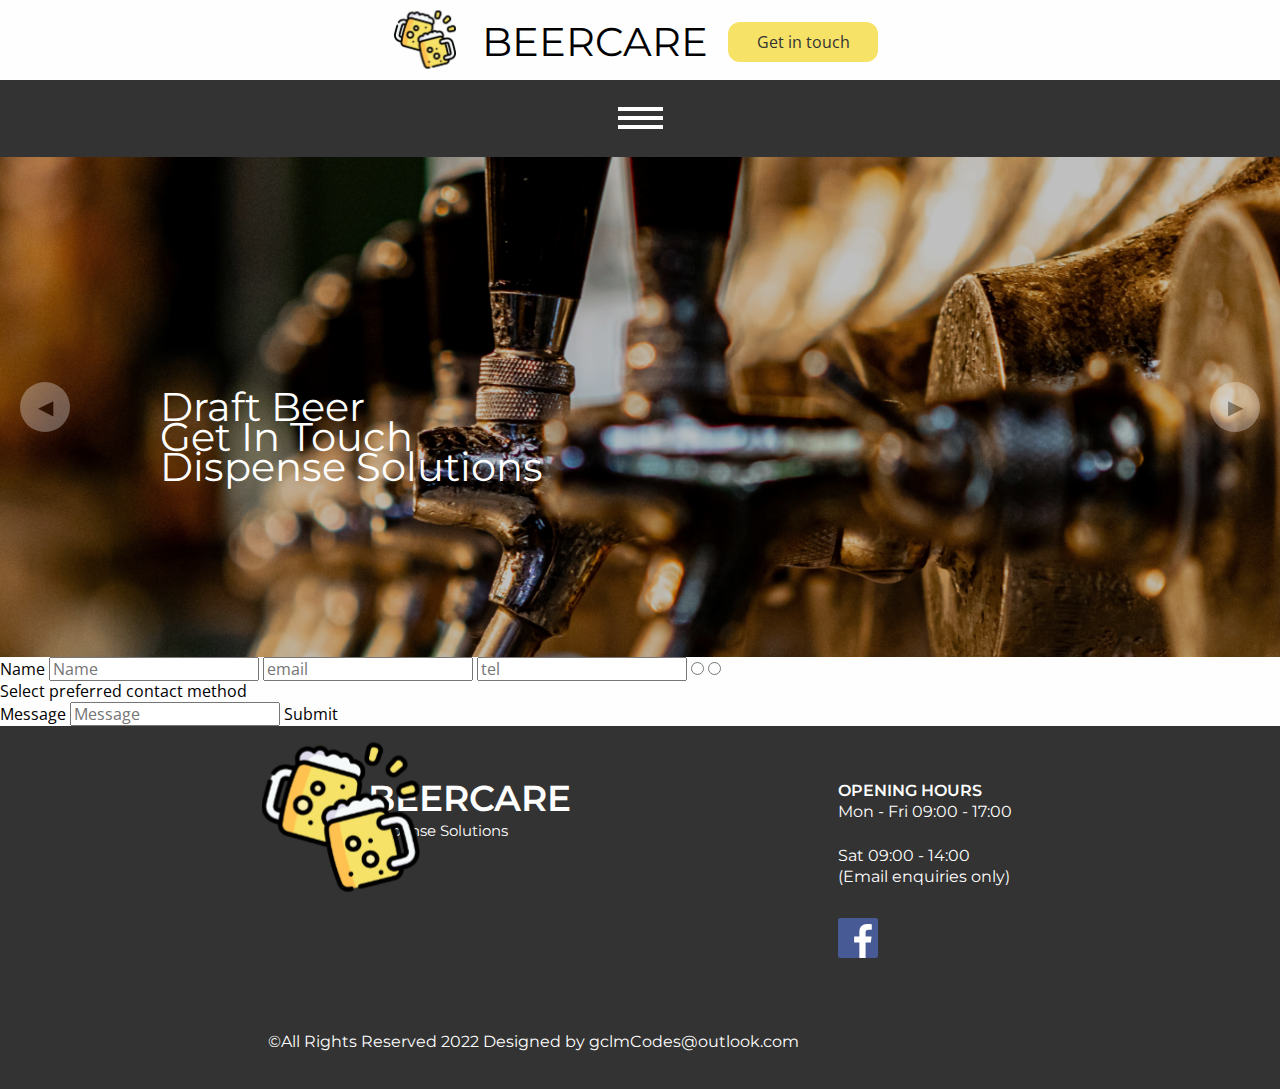
==== contact.html @ 0890f0d8 "changed repsonsive size large" ====
<!DOCTYPE html>
<html lang="en">
<head>
    <meta charset="UTF-8">
    <meta http-equiv="X-UA-Compatible" content="IE=edge">
    <meta name="viewport" content="width=device-width, initial-scale=1.0">
    <link rel="icon" href="images/favicon-32x32.png">
    <link rel="stylesheet" href="css/main.css">
    <title>Beercare</title>
    
</head>
<body>
    <section>
        <header class="header">
            <ul class="header__headers">
                <li class="header__logo"><a href="index.html"><img src="images/beer 1.svg" alt=""></a></li>
                <li class="header__beercare"><a href="/index.html">BEERCARE</a></li>
                <li class="header__tel"><a href="tel:07807708744">tel:<br>07807708744</a></li>
                <li class="header__email">email:<br>info@beercare.net</li>
                <li class="header__contactButton"><button type="button">Get in touch</button></li>
                <!-- <li class="header__shoppingCart"><a><img src="images/Group(1).svg" alt=""></a></li> -->
            </ul>
        </header>
        <nav class="nav">
            <ul class="nav__icons">
                <li class="nav__home"><a href="/index.html">HOME</a><span class="nav__underline"></span></li>
                <li class="nav__projecs"><a href="/projects.html">PROJECTS</a><span class="nav__underline"></span></li>
                <li class="nav__contact"><a href="/contact.html">CONTACT</a><span class="nav__underline"></span></li>
            </ul>
            <div class="nav__hamburger">
                <span class="line"></span>
                <span class="line"></span>
                <span class="line"></span>
            </div>  
        </nav>
    </section>

    <section>
        <div id="hero-slider">
            <div class="hero-slide">
              <img src="images/fillingPint.jpg" alt=""/>
              <div class="hero-overlay-text">
                <span class="hero-text">
                  Beer Line <br>Maintenance & Cleaning
                </span>
              </div>
            </div>
            <div class="hero-slide">
              <img src="images/beertaps.jpg" alt=""/>
              <div class="hero-overlay-text">
                <span class="hero-text">
                  Draft Beer <br>Dispense Solutions
                </span>
              </div>
            </div>
            <div class="hero-slide active">
                <img src="images/beertaps2.jpg" alt=""/>
                <div class="hero-overlay-text">
                    <span class="hero-text">
                      Get In Touch
                    </span>
                  </div>
            </div>
      
            <div class="hero-buttons">
              <div class="hero-slider-back-btn">
                <span>◀</span>
              </div>
              <div class="hero-slider-next-btn">
                <span>▶</span>
              </div>
            </div>
          </div>         
    </section>

    <form action="">
      <label for="name">Name</label>
      <input type="text" placeholder="Name">
      <label for="email"></label>
      <input type="email" name="email" placeholder="email" id="">
      <label for="tel"></label>
      <input type="tel" name="tel" placeholder="tel" id="">
      <input type="radio" name="radio_phone" id="">
      <input type="radio" name="radio_email" id="">
      <p>Select preferred contact method</p>
      <label for="textarea">Message</label>
      <input type="textarea" placeholder="Message" name="textarea" id="">
      <button type="submit">Submit</button>
    </form>

    <footer class="footer">
      <a class="footer__logo" href="#index"><img src="images/beer 1.svg" alt=""></a>
      <h3 class="footer__title">BEERCARE <br><span>Dispense Solutions</span></h3>
      <h4 class="footer__subtitle"><span>OPENING HOURS</span> <br>Mon - Fri 09:00 - 17:00</h4>
      <p class="footer__weekends">Sat 09:00 - 14:00 <br>(Email enquiries only)</p>
      <a class="footer__FBlogo" href="https://www.facebook.com/beercareuk/"><img src="images/facebook-icon-logo-svgrepo-com.svg" alt=""></a>
      <p class="footer__rights">©All Rights Reserved 2022 Designed by gclmCodes@outlook.com</p>
    </footer>
    

    <script src="src/hero-slider.js"></script>
    <script src="src/_nav.js"></script>
    <script src="https://cdn.jsdelivr.net/npm/bootstrap@5.1.3/dist/js/bootstrap.bundle.min.js" integrity="sha384-ka7Sk0Gln4gmtz2MlQnikT1wXgYsOg+OMhuP+IlRH9sENBO0LRn5q+8nbTov4+1p" crossorigin="anonymous"></script>
</body>
</html>
---- css/main.css ----
:root {
  --alpha: #333333;
  --beta: #F6E266;
  --gamma: #FEFEFE;
  --highlight: #f0d423;
}

@font-face {
  font-family: "Open Sans";
  src: url(../../fonts/OpenSans-Regular.ttf);
}
@font-face {
  font-family: "OpenSans ExtraBold";
  src: url(../../fonts/OpenSans-ExtraBold.ttf);
}
@font-face {
  font-family: "Montserrat";
  src: url(../../fonts/Montserrat-VariableFont_wght.ttf);
}
@font-face {
  font-family: "Handel Gothic";
  src: url(../../fonts/Handel\ Gothic\ Regular.ttf);
}
/*! normalize.css v8.0.1 | MIT License | github.com/necolas/normalize.css */
/* Document
   ========================================================================== */
/**
 * 1. Correct the line height in all browsers.
 * 2. Prevent adjustments of font size after orientation changes in iOS.
 */
html {
  line-height: 1.15; /* 1 */
  -webkit-text-size-adjust: 100%; /* 2 */
}

/* Sections
   ========================================================================== */
/**
 * Remove the margin in all browsers.
 */
body {
  margin: 0;
}

/**
 * Render the `main` element consistently in IE.
 */
main {
  display: block;
}

/**
 * Correct the font size and margin on `h1` elements within `section` and
 * `article` contexts in Chrome, Firefox, and Safari.
 */
h1 {
  font-size: 2em;
  margin: 0.67em 0;
}

/* Grouping content
   ========================================================================== */
/**
 * 1. Add the correct box sizing in Firefox.
 * 2. Show the overflow in Edge and IE.
 */
hr {
  box-sizing: content-box; /* 1 */
  height: 0; /* 1 */
  overflow: visible; /* 2 */
}

/**
 * 1. Correct the inheritance and scaling of font size in all browsers.
 * 2. Correct the odd `em` font sizing in all browsers.
 */
pre {
  font-family: monospace, monospace; /* 1 */
  font-size: 1em; /* 2 */
}

/* Text-level semantics
   ========================================================================== */
/**
 * Remove the gray background on active links in IE 10.
 */
a {
  background-color: transparent;
}

/**
 * 1. Remove the bottom border in Chrome 57-
 * 2. Add the correct text decoration in Chrome, Edge, IE, Opera, and Safari.
 */
abbr[title] {
  border-bottom: none; /* 1 */
  text-decoration: underline; /* 2 */
  text-decoration: underline dotted; /* 2 */
}

/**
 * Add the correct font weight in Chrome, Edge, and Safari.
 */
b,
strong {
  font-weight: bolder;
}

/**
 * 1. Correct the inheritance and scaling of font size in all browsers.
 * 2. Correct the odd `em` font sizing in all browsers.
 */
code,
kbd,
samp {
  font-family: monospace, monospace; /* 1 */
  font-size: 1em; /* 2 */
}

/**
 * Add the correct font size in all browsers.
 */
small {
  font-size: 80%;
}

/**
 * Prevent `sub` and `sup` elements from affecting the line height in
 * all browsers.
 */
sub,
sup {
  font-size: 75%;
  line-height: 0;
  position: relative;
  vertical-align: baseline;
}

sub {
  bottom: -0.25em;
}

sup {
  top: -0.5em;
}

/* Embedded content
   ========================================================================== */
/**
 * Remove the border on images inside links in IE 10.
 */
img {
  border-style: none;
}

/* Forms
   ========================================================================== */
/**
 * 1. Change the font styles in all browsers.
 * 2. Remove the margin in Firefox and Safari.
 */
button,
input,
optgroup,
select,
textarea {
  font-family: inherit; /* 1 */
  font-size: 100%; /* 1 */
  line-height: 1.15; /* 1 */
  margin: 0; /* 2 */
}

/**
 * Show the overflow in IE.
 * 1. Show the overflow in Edge.
 */
button,
input { /* 1 */
  overflow: visible;
}

/**
 * Remove the inheritance of text transform in Edge, Firefox, and IE.
 * 1. Remove the inheritance of text transform in Firefox.
 */
button,
select { /* 1 */
  text-transform: none;
}

/**
 * Correct the inability to style clickable types in iOS and Safari.
 */
button,
[type=button],
[type=reset],
[type=submit] {
  -webkit-appearance: button;
}

/**
 * Remove the inner border and padding in Firefox.
 */
button::-moz-focus-inner,
[type=button]::-moz-focus-inner,
[type=reset]::-moz-focus-inner,
[type=submit]::-moz-focus-inner {
  border-style: none;
  padding: 0;
}

/**
 * Restore the focus styles unset by the previous rule.
 */
button:-moz-focusring,
[type=button]:-moz-focusring,
[type=reset]:-moz-focusring,
[type=submit]:-moz-focusring {
  outline: 1px dotted ButtonText;
}

/**
 * Correct the padding in Firefox.
 */
fieldset {
  padding: 0.35em 0.75em 0.625em;
}

/**
 * 1. Correct the text wrapping in Edge and IE.
 * 2. Correct the color inheritance from `fieldset` elements in IE.
 * 3. Remove the padding so developers are not caught out when they zero out
 *    `fieldset` elements in all browsers.
 */
legend {
  box-sizing: border-box; /* 1 */
  color: inherit; /* 2 */
  display: table; /* 1 */
  max-width: 100%; /* 1 */
  padding: 0; /* 3 */
  white-space: normal; /* 1 */
}

/**
 * Add the correct vertical alignment in Chrome, Firefox, and Opera.
 */
progress {
  vertical-align: baseline;
}

/**
 * Remove the default vertical scrollbar in IE 10+.
 */
textarea {
  overflow: auto;
}

/**
 * 1. Add the correct box sizing in IE 10.
 * 2. Remove the padding in IE 10.
 */
[type=checkbox],
[type=radio] {
  box-sizing: border-box; /* 1 */
  padding: 0; /* 2 */
}

/**
 * Correct the cursor style of increment and decrement buttons in Chrome.
 */
[type=number]::-webkit-inner-spin-button,
[type=number]::-webkit-outer-spin-button {
  height: auto;
}

/**
 * 1. Correct the odd appearance in Chrome and Safari.
 * 2. Correct the outline style in Safari.
 */
[type=search] {
  -webkit-appearance: textfield; /* 1 */
  outline-offset: -2px; /* 2 */
}

/**
 * Remove the inner padding in Chrome and Safari on macOS.
 */
[type=search]::-webkit-search-decoration {
  -webkit-appearance: none;
}

/**
 * 1. Correct the inability to style clickable types in iOS and Safari.
 * 2. Change font properties to `inherit` in Safari.
 */
::-webkit-file-upload-button {
  -webkit-appearance: button; /* 1 */
  font: inherit; /* 2 */
}

/* Interactive
   ========================================================================== */
/*
 * Add the correct display in Edge, IE 10+, and Firefox.
 */
details {
  display: block;
}

/*
 * Add the correct display in all browsers.
 */
summary {
  display: list-item;
}

/* Misc
   ========================================================================== */
/**
 * Add the correct display in IE 10+.
 */
template {
  display: none;
}

/**
 * Add the correct display in IE 10.
 */
[hidden] {
  display: none;
}

/*** box sizing border-box for all elements ***/
*,
*::before,
*::after {
  box-sizing: border-box;
}

a {
  text-decoration: none;
  color: inherit;
  cursor: pointer;
}

button {
  background-color: transparent;
  color: inherit;
  border-width: 0;
  padding: 0;
  cursor: pointer;
}

figure {
  margin: 0;
}

input::-moz-focus-inner {
  border: 0;
  padding: 0;
  margin: 0;
}

ul,
ol,
dd {
  margin: 0;
  padding: 0;
  list-style: none;
}

h1,
h2,
h3,
h4,
h5,
h6 {
  margin: 0;
  font-size: inherit;
  font-weight: inherit;
}

p {
  margin: 0;
}

cite {
  font-style: normal;
}

fieldset {
  border-width: 0;
  padding: 0;
  margin: 0;
}

html {
  font-size: 1px; /*for using REM units!*/
}

body {
  font-family: "Open Sans";
  font-size: 16rem;
  line-height: 1.3;
  background-color: var(--alpha);
  -webkit-font-smoothing: antialiased;
  -moz-osx-font-smoothing: grayscale;
}

h1 {
  font-family: "OpenSans ExtraBold";
}

html {
  scroll-behavior: smooth;
}

body {
  background-color: var(--gamma);
}

.header {
  display: grid;
  grid-template-columns: 1fr min-content 1fr;
  width: 100%;
  height: 80px;
}
.header__headers {
  grid-column: 2/3;
  display: flex;
  padding: 15px;
  justify-content: space-evenly;
}
.header__logo {
  width: 80px;
  scale: 1.2;
}
.header__beercare {
  font-family: "Montserrat";
  font-size: 40rem;
}
.header__tel {
  display: none;
}
.header__email {
  display: none;
}
.header__contactButton {
  display: none;
  border: solid 1px transparent;
  color: var(--alpha);
  background-color: var(--beta);
  border-radius: 12px;
  width: 150px;
  height: 40px;
  justify-content: center;
  align-items: center;
}
.header__contactButton:hover {
  scale: 1.05;
  transition: 0.1s ease-in-out;
  box-shadow: -10px 10px 8px #b3b3b3;
  border: solid 4px var(--highlight);
}
@media (min-width: 767px) {
  .header__headers {
    grid-column: 2/3;
    align-items: center;
  }
  .header__contactButton {
    display: flex;
    margin-left: 20px;
  }
}
@media (min-width: 1900px) {
  .header {
    grid-template-columns: 1fr min-content min-content min-content 1fr;
    margin-top: 10px;
    margin-bottom: 40px;
  }
  .header__logo {
    grid-column: 2/3;
    scale: 2;
  }
  .header__beercare {
    grid-column: 2/3;
    margin-right: 100px;
    font-size: 70px;
  }
  .header__tel {
    grid-column: 3/4;
    display: flex;
    margin-right: 100px;
    font-size: 25px;
  }
  .header__email {
    grid-column: 3/4;
    display: flex;
    margin-right: 100px;
    font-size: 25px;
  }
  .header__contactButton {
    grid-column: 4/5;
    display: flex;
    width: 250px;
    height: 70px;
    background-color: var(--gamma);
    background-image: url(/images/btn-fill-yellow.png);
    background-repeat: repeat-x;
    background-position: 0 -100%;
    border: solid 4px var(--highlight);
    font-size: 25px;
  }
  .header__contactButton:hover {
    background-position: center;
    transition: 1.6s ease;
  }
}

.nav {
  background-color: var(--alpha);
  color: var(--gamma);
  width: 100%;
  font-size: 1.4em;
  z-index: 100;
}
.nav__icons {
  background-color: var(--alpha);
  width: 100%;
  position: absolute;
  right: -100%;
  flex-direction: column;
  text-align: center;
  padding: 40px;
  font-size: 1.4em;
  margin-top: 60px;
  z-index: 100;
  transition: 0.3s;
}
.nav__icons li:hover {
  scale: 1.15;
  text-decoration: underline 4px var(--beta);
  text-underline-offset: 12px;
}
.nav__icons li:nth-child(2) {
  margin-top: 40px;
}
.nav__icons li:nth-child(3) {
  margin-top: 40px;
}
.nav__icons.enabl {
  right: 0;
}
.nav__hamburger {
  display: block;
  margin: auto;
  width: 100%;
  padding: 1em;
}
.nav__hamburger .line {
  display: block;
  background-color: var(--gamma);
  width: 45px;
  height: 4px;
  margin: 5px auto;
  transition: all 0.3s ease;
}
.nav__hamburger.enabl .line:nth-child(2) {
  opacity: 0;
}
.nav__hamburger.enabl .line:nth-child(1) {
  transform: translateY(8px) rotate(45deg);
}
.nav__hamburger.enabl .line:nth-child(3) {
  transform: translateY(-8px) rotate(-45deg);
}
@media (min-width: 1900px) {
  .nav__icons {
    display: flex;
    position: relative;
    justify-content: space-evenly;
    flex-direction: row;
    width: 100%;
    right: 0;
    text-align: center;
    padding: 20px;
    font-size: 1.2em;
    margin-top: 60px;
  }
  .nav li {
    width: 150px;
  }
  .nav li:hover {
    text-decoration: none;
  }
  .nav li:nth-child(1) {
    margin-top: 10px;
    margin-bottom: 10px;
  }
  .nav li:nth-child(1):hover span {
    transition: all 0.2s ease-in;
    position: absolute;
    display: flex;
    width: 150px;
    height: 4px;
    color: var(--beta);
    background-color: var(--beta);
    margin-top: 8px;
  }
  .nav li:nth-child(2) {
    margin-top: 10px;
    margin-bottom: 10px;
  }
  .nav li:nth-child(2):hover span {
    transition: all 0.2s ease-in;
    position: absolute;
    display: flex;
    width: 150px;
    height: 4px;
    color: var(--beta);
    background-color: var(--beta);
    margin-top: 8px;
  }
  .nav li:nth-child(3) {
    margin-top: 10px;
    margin-bottom: 10px;
  }
  .nav li:nth-child(3):hover span {
    transition: all 0.2s ease-in;
    position: absolute;
    display: flex;
    width: 150px;
    height: 4px;
    color: var(--beta);
    background-color: var(--beta);
    margin-top: 8px;
  }
  .nav__hamburger {
    display: none;
  }
}

#hero-slider {
  position: relative;
  height: 300px;
  overflow: hidden;
}

.hero-slide {
  position: absolute;
  width: 140%;
  z-index: 5;
  height: 300px;
}

.hero-slide img {
  object-fit: contain;
  object-position: center;
  width: 100%;
  pointer-events: none;
  filter: brightness(75%);
}

.active {
  z-index: 6;
}

.slideInLeft {
  animation-name: animateInLeft;
  z-index: 6;
}

.slideInRight {
  animation-name: animateInRight;
  z-index: 6;
}

.slideOutLeft {
  transform: translateX(-100%);
}

.slideOutRight {
  transform: translateX(100%);
}

@keyframes animateInLeft {
  0% {
    transform: translateX(-100%);
  }
  100% {
    transform: translateX(0%);
  }
}
@keyframes animateInRight {
  0% {
    transform: translateX(100%);
  }
  100% {
    transform: translateX(0%);
  }
}
.hero-buttons {
  position: absolute;
  display: flex;
  flex-direction: row;
  justify-content: space-between;
  align-items: center;
  width: 100%;
  height: 100%;
  z-index: 7;
}

.hero-slider-back-btn,
.hero-slider-next-btn {
  display: flex;
  flex-direction: column;
  justify-content: center;
  align-items: center;
  background: var(--gamma);
  font-size: 20px;
  opacity: 0.3;
  border-radius: 50px;
  width: 50px;
  height: 50px;
  transition: all 0.2s;
  margin: 20px;
}

.hero-slider-back-btn:hover,
.hero-slider-next-btn:hover {
  transform: scale(1.1);
  opacity: 0.8;
  cursor: pointer;
}

.hero-overlay-text {
  position: absolute;
  display: flex;
  flex-direction: column;
  justify-content: center;
  align-items: flex-start;
  width: 100%;
  height: 100%;
  color: var(--gamma);
  top: 0;
  margin-left: 15%;
  z-index: 7;
  opacity: 1;
}

.hero-overlay-text .hero-text {
  font-family: "Montserrat";
  text-align: start;
  font-size: 24px;
  line-height: 30px;
  color: var(--gamma);
  max-width: 50%;
  margin-bottom: 20px;
}

@media (min-width: 767px) {
  #hero-slider {
    height: 400px;
  }
  .hero-slide {
    height: 400px;
  }
  .hero-overlay-text .hero-text {
    font-size: 32px;
  }
}
@media (min-width: 992px) {
  #hero-slider {
    height: 500px;
  }
  .hero-slide {
    width: 100%;
  }
  .hero-overlay-text {
    align-items: flex-start;
    margin-left: 160px;
    margin-top: 100px;
    left: 0;
  }
  .hero-overlay-text .hero-text {
    text-align: left;
    font-size: 40px;
    line-height: 60px;
    max-width: 50%;
    margin-bottom: 40px;
  }
}
@media (min-width: 1900px) {
  #hero-slider {
    height: 800px;
  }
  .hero-slide {
    height: 800px;
  }
  .hero-overlay-text {
    align-items: flex-start;
    margin-left: 260px;
  }
  .hero-overlay-text .hero-text {
    text-align: left;
    font-size: 70px;
    line-height: 90px;
    max-width: 50%;
    margin-bottom: 40px;
  }
}
.intro {
  text-align: center;
}
.intro__title {
  font-size: 30px;
  font-family: "Montserrat";
  font-weight: 600;
  margin: 30px 0px;
}

.card {
  text-align: center;
}
.card__head {
  text-align: center;
  font-size: 22px;
  font-family: "Montserrat";
  font-weight: 600;
  margin: 30px 0px;
  text-decoration: underline var(--beta) 4px;
  text-underline-offset: 12px;
}
.card__img {
  width: 80%;
}
.card__text {
  font-size: 18px;
  font-family: "Montserrat";
  padding: 14px;
  margin: 5% 5% 10% 10%;
}

@media (min-width: 992px) {
  .cardContainer {
    display: grid;
    grid-template-columns: 1fr min-content min-content min-content 1fr;
  }
  .cardContainer .card {
    width: 350px;
  }
  .cardContainer .card__head {
    text-align: center;
    font-size: 22px;
    font-family: "Montserrat";
    font-weight: 600;
    margin: 30px 0px;
    text-decoration: underline var(--beta) 4px;
    text-underline-offset: 12px;
  }
  .cardContainer .card__img {
    width: 100%;
    height: 300px;
    padding: 30px;
  }
  .cardContainer .card__text {
    font-size: 20px;
    font-family: "Montserrat";
    padding: 30px;
    margin: 0;
  }
  .cardContainer .card:nth-child(1) {
    grid-column: 2/3;
  }
  .cardContainer .card:nth-child(2) {
    grid-column: 3/4;
  }
  .cardContainer .card:nth-child(3) {
    grid-column: 4/5;
  }
}
@media (min-width: 1900px) {
  .cardContainer .card {
    margin: 20px 100px 150px 100px;
    width: 450px;
  }
  .cardContainer .card__head {
    margin-top: 50px;
  }
  .cardContainer .card__img {
    width: 450px;
    height: 400px;
    padding: 30px;
  }
  .intro__title {
    font-size: 35px;
    margin-bottom: 30px;
    margin-top: 100px;
  }
}
.footer {
  display: grid;
  grid-template-columns: 40% 1fr;
  grid-template-rows: auto repeat(6);
  font-family: "Montserrat";
  background-color: var(--alpha);
  color: var(--gamma);
}
.footer__logo {
  grid-column: 1/2;
  grid-row: 1/2;
  display: flex;
  justify-self: flex-end;
  margin-top: 40px;
  padding: 20px;
}
.footer__title {
  grid-column: 2/3;
  grid-row: 1/2;
  margin-top: 60px;
  font-size: 28px;
  line-height: 25px;
  font-weight: 600;
}
.footer__title span {
  font-size: 15px;
  font-weight: 400;
}
.footer__subtitle {
  grid-column: 2/3;
  grid-row: 2/3;
  margin: 30px 0px;
  font-weight: 400;
}
.footer__subtitle span {
  font-weight: 600;
}
.footer__weekends {
  grid-column: 2/3;
  grid-row: 3/4;
}
.footer__FBlogo {
  grid-column: 2/3;
  grid-row: 4/5;
  padding: 30px 0px;
  font-weight: 400;
}
.footer__FBlogo img {
  width: 40px;
}
.footer__rights {
  grid-column: 1/3;
  grid-row: 5/6;
  padding: 30px;
  line-height: 35px;
}
@media (min-width: 992px) {
  .footer {
    grid-template-columns: 1fr max-content 1fr max-content 1fr;
    grid-template-rows: 1fr min-content min-content;
  }
  .footer__logo {
    grid-column: 2/3;
    grid-row: 1/2;
    justify-self: flex-start;
    margin-top: 20px;
    scale: 1.5;
  }
  .footer__title {
    grid-column: 2/3;
    grid-row: 1/2;
    display: block;
    justify-self: flex-end;
    margin-left: 100px;
    font-size: 36px;
  }
  .footer__subtitle {
    grid-column: 4/5;
    grid-row: 1/2;
    display: block;
    align-items: center;
    margin-top: 55px;
  }
  .footer__weekends {
    grid-column: 4/5;
    grid-row: 1/2;
    display: block;
    align-items: center;
    margin-top: 120px;
  }
  .footer__FBlogo {
    grid-column: 4/5;
    grid-row: 2/3;
  }
  .footer__rights {
    grid-column: 2/5;
    grid-row: 3/4;
    display: flex;
    padding: 30px 0px;
  }
}
@media (min-width: 1900px) {
  .footer__logo {
    margin-top: 40px;
    scale: 1.8;
  }
  .footer__title {
    margin-left: 120px;
    margin-top: 85px;
    font-size: 42px;
  }
  .footer__subtitle {
    margin-top: 75px;
  }
  .footer__weekends {
    grid-column: 4/5;
    grid-row: 1/2;
    display: block;
    align-items: center;
    margin-top: 160px;
  }
  .footer__FBlogo {
    grid-column: 4/5;
    grid-row: 2/3;
  }
  .footer__rights {
    grid-column: 2/5;
    grid-row: 3/4;
    display: flex;
    padding: 30px 0px;
  }
}/*# sourceMappingURL=main.css.map */
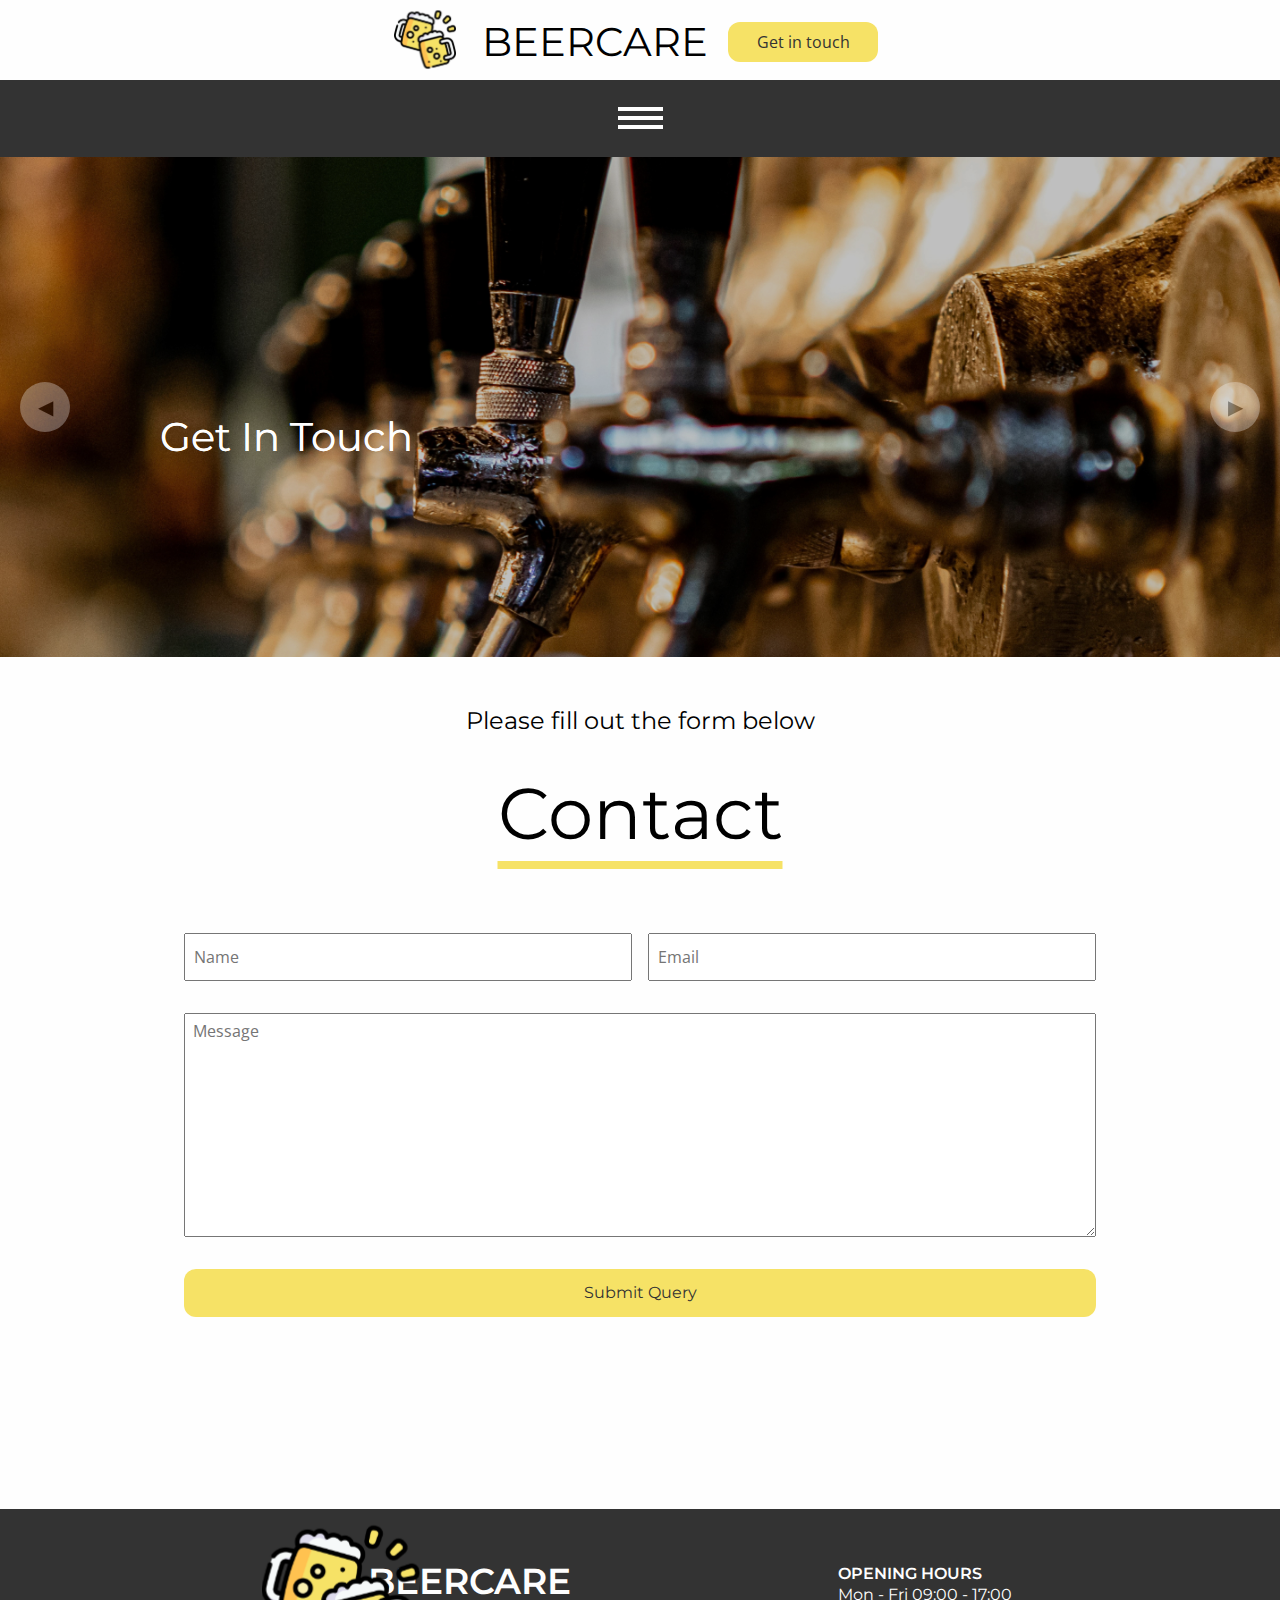
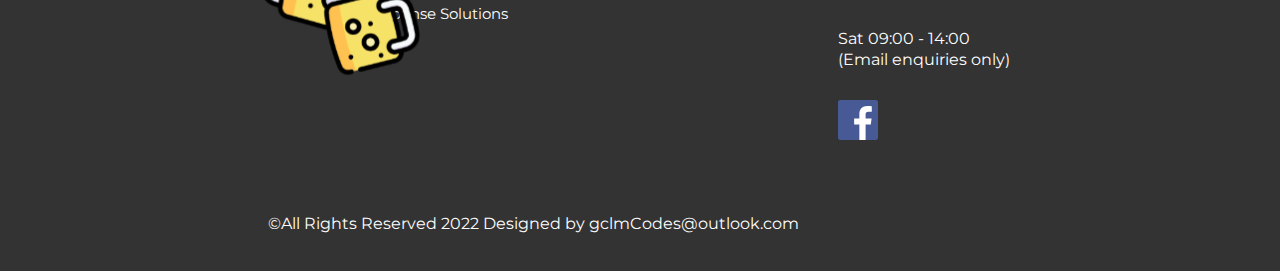
==== commit c820c611: "added project lightbox" ====
--- a/contact.html
+++ b/contact.html
@@ -41,7 +41,7 @@
               <img src="images/fillingPint.jpg" alt=""/>
               <div class="hero-overlay-text">
                 <span class="hero-text">
-                  Beer Line <br>Maintenance & Cleaning
+                  Get In Touch
                 </span>
               </div>
             </div>
@@ -49,7 +49,7 @@
               <img src="images/beertaps.jpg" alt=""/>
               <div class="hero-overlay-text">
                 <span class="hero-text">
-                  Draft Beer <br>Dispense Solutions
+                  Get In Touch
                 </span>
               </div>
             </div>
@@ -73,27 +73,26 @@
           </div>         
     </section>
 
-    <form action="">
-      <label for="name">Name</label>
-      <input type="text" placeholder="Name">
-      <label for="email"></label>
-      <input type="email" name="email" placeholder="email" id="">
-      <label for="tel"></label>
-      <input type="tel" name="tel" placeholder="tel" id="">
-      <input type="radio" name="radio_phone" id="">
-      <input type="radio" name="radio_email" id="">
-      <p>Select preferred contact method</p>
-      <label for="textarea">Message</label>
-      <input type="textarea" placeholder="Message" name="textarea" id="">
-      <button type="submit">Submit</button>
-    </form>
+    <form id="contact" class="contactform" action="mailto:gclmcodes@outlook.com">
+      <p class="contactform__text">Please fill out the form below
+          <br>
+          <br>
+          <span>Contact</span></p>
+      <input class="contactform__name" type="text" placeholder="Name" required>
+
+      <input class="contactform__email" type="email" placeholder="Email" required>
+
+      <textarea class="contactform__message" type="text" placeholder="Message"></textarea>
+
+      <button class="contactform__submit" type="submit">Submit Query</button>
+  </form>
 
     <footer class="footer">
-      <a class="footer__logo" href="#index"><img src="images/beer 1.svg" alt=""></a>
+      <a class="footer__logo" href="/index.html"><img src="images/beer 1.svg" alt=""></a>
       <h3 class="footer__title">BEERCARE <br><span>Dispense Solutions</span></h3>
       <h4 class="footer__subtitle"><span>OPENING HOURS</span> <br>Mon - Fri 09:00 - 17:00</h4>
       <p class="footer__weekends">Sat 09:00 - 14:00 <br>(Email enquiries only)</p>
-      <a class="footer__FBlogo" href="https://www.facebook.com/beercareuk/"><img src="images/facebook-icon-logo-svgrepo-com.svg" alt=""></a>
+      <a class="footer__FBlogo" target="_blank" href="https://www.facebook.com/beercareuk/"><img src="images/facebook-icon-logo-svgrepo-com.svg" alt=""></a>
       <p class="footer__rights">©All Rights Reserved 2022 Designed by gclmCodes@outlook.com</p>
     </footer>
     
--- a/css/main.css
+++ b/css/main.css
@@ -1029,4 +1029,210 @@
     display: flex;
     padding: 30px 0px;
   }
+}
+
+.contactform {
+  display: grid;
+  grid-template-columns: 1fr min-content 1fr;
+  grid-template-rows: repeat(5, min-content);
+}
+.contactform__text {
+  grid-row: 1/2;
+  grid-column: 2/3;
+  z-index: 1;
+  color: var(--light);
+  font-family: "Montserrat";
+  font-size: 0.9em;
+  width: 20em;
+  text-align: center;
+  margin-bottom: 3em;
+  margin-top: 3em;
+}
+.contactform__text span {
+  font-family: "Montserrat";
+  font-size: 3em;
+  text-decoration: underline 8px var(--beta);
+  text-underline-offset: 22px;
+}
+.contactform__name {
+  grid-row: 2/3;
+  grid-column: 2/3;
+  z-index: 1;
+  padding: 0.5em;
+  margin-bottom: 2em;
+  height: 2.5em;
+}
+.contactform__email {
+  grid-row: 3/4;
+  grid-column: 2/3;
+  z-index: 1;
+  padding: 0.5em;
+  margin-bottom: 2em;
+  height: 2.5em;
+}
+.contactform__message {
+  grid-row: 4/5;
+  grid-column: 2/3;
+  z-index: 1;
+  padding: 0.5em;
+  margin-bottom: 2em;
+  height: 10em;
+}
+.contactform__submit {
+  z-index: 1;
+  grid-row: 5/6;
+  grid-column: 2/3;
+  height: 2.5em;
+  width: 100%;
+  color: var(--alpha);
+  background-color: var(--beta);
+  font-family: "Montserrat";
+  margin-bottom: 10em;
+  border-radius: 12px;
+}
+.contactform__submit:hover {
+  scale: 1.05;
+  transition: 0.1s ease-in-out;
+  box-shadow: -10px 10px 8px #b3b3b3;
+  border: solid 4px var(--highlight);
+}
+@media (min-width: 767px) {
+  .contactform__text {
+    font-size: 1em;
+  }
+}
+@media (min-width: 992px) {
+  .contactform {
+    grid-template-columns: 1fr min-content min-content 1fr;
+    grid-template-rows: repeat(4, min-content);
+  }
+  .contactform__text {
+    grid-row: 1/2;
+    grid-column: 2/4;
+    font-size: 1.5em;
+    width: 38em;
+    margin-top: 2em;
+  }
+  .contactform__name {
+    grid-row: 2/3;
+    grid-column: 2/3;
+    height: 3em;
+  }
+  .contactform__email {
+    grid-row: 2/3;
+    grid-column: 3/4;
+    margin-left: 1em;
+    height: 3em;
+  }
+  .contactform__message {
+    grid-row: 3/4;
+    grid-column: 2/4;
+    height: 14em;
+  }
+  .contactform__submit {
+    z-index: 1;
+    grid-row: 4/5;
+    grid-column: 2/4;
+    height: 3em;
+    width: 100%;
+    margin-bottom: 12em;
+  }
+}
+
+.maint {
+  text-align: center;
+}
+.maint__title {
+  font-size: 30px;
+  font-family: "Montserrat";
+  font-weight: 600;
+  margin-top: 80px;
+  text-decoration: underline 6px var(--beta);
+  text-underline-offset: 12px;
+}
+
+.maintcard {
+  text-align: center;
+}
+.maintcard__head {
+  text-align: center;
+  font-size: 22px;
+  font-family: "Montserrat";
+  font-weight: 600;
+  margin: 30px 0px;
+  text-decoration: underline var(--beta) 4px;
+  text-underline-offset: 12px;
+}
+.maintcard__img {
+  width: 80%;
+}
+.maintcard__text {
+  font-size: 18px;
+  font-family: "Montserrat";
+  padding: 14px;
+  margin: 5% 5% 10% 10%;
+}
+
+@media (min-width: 992px) {
+  .maintcardContainer {
+    display: grid;
+    grid-template-columns: 1fr 800px 1fr;
+  }
+  .maintcardContainer .maintcard {
+    width: 100%;
+  }
+  .maintcardContainer .maintcard__head {
+    text-align: center;
+    font-size: 22px;
+    font-family: "Montserrat";
+    font-weight: 600;
+    text-decoration: underline var(--beta) 4px;
+    text-underline-offset: 12px;
+  }
+  .maintcardContainer .maintcard__img {
+    width: 100%;
+    height: 600px;
+    padding: 30px;
+    margin: 50px 0;
+  }
+  .maintcardContainer .maintcard__text {
+    font-size: 20px;
+    font-family: "Montserrat";
+    padding: 30px;
+    margin: 0 0 100px 0;
+  }
+  .maintcardContainer .maintcard:nth-child(1) {
+    grid-column: 2/3;
+  }
+}
+.lightbox {
+  display: grid;
+  grid-template-columns: repeat(3, 200px);
+  justify-content: center;
+  align-content: center;
+  gap: 16px;
+  height: 100vh;
+}
+
+.zoom-image {
+  width: 200px;
+  height: 200px;
+  cursor: pointer;
+  object-fit: cover;
+  object-position: center center;
+}
+
+#lightboxBg {
+  position: fixed;
+  z-index: 10;
+  top: 0;
+  width: 100%;
+  height: 200px;
+  background-color: rgba(150, 150, 150, 0.6);
+  backdrop-filter: blur(2px);
+}
+
+#lightbox.active {
+  display: grid;
+  place-items: center;
 }/*# sourceMappingURL=main.css.map */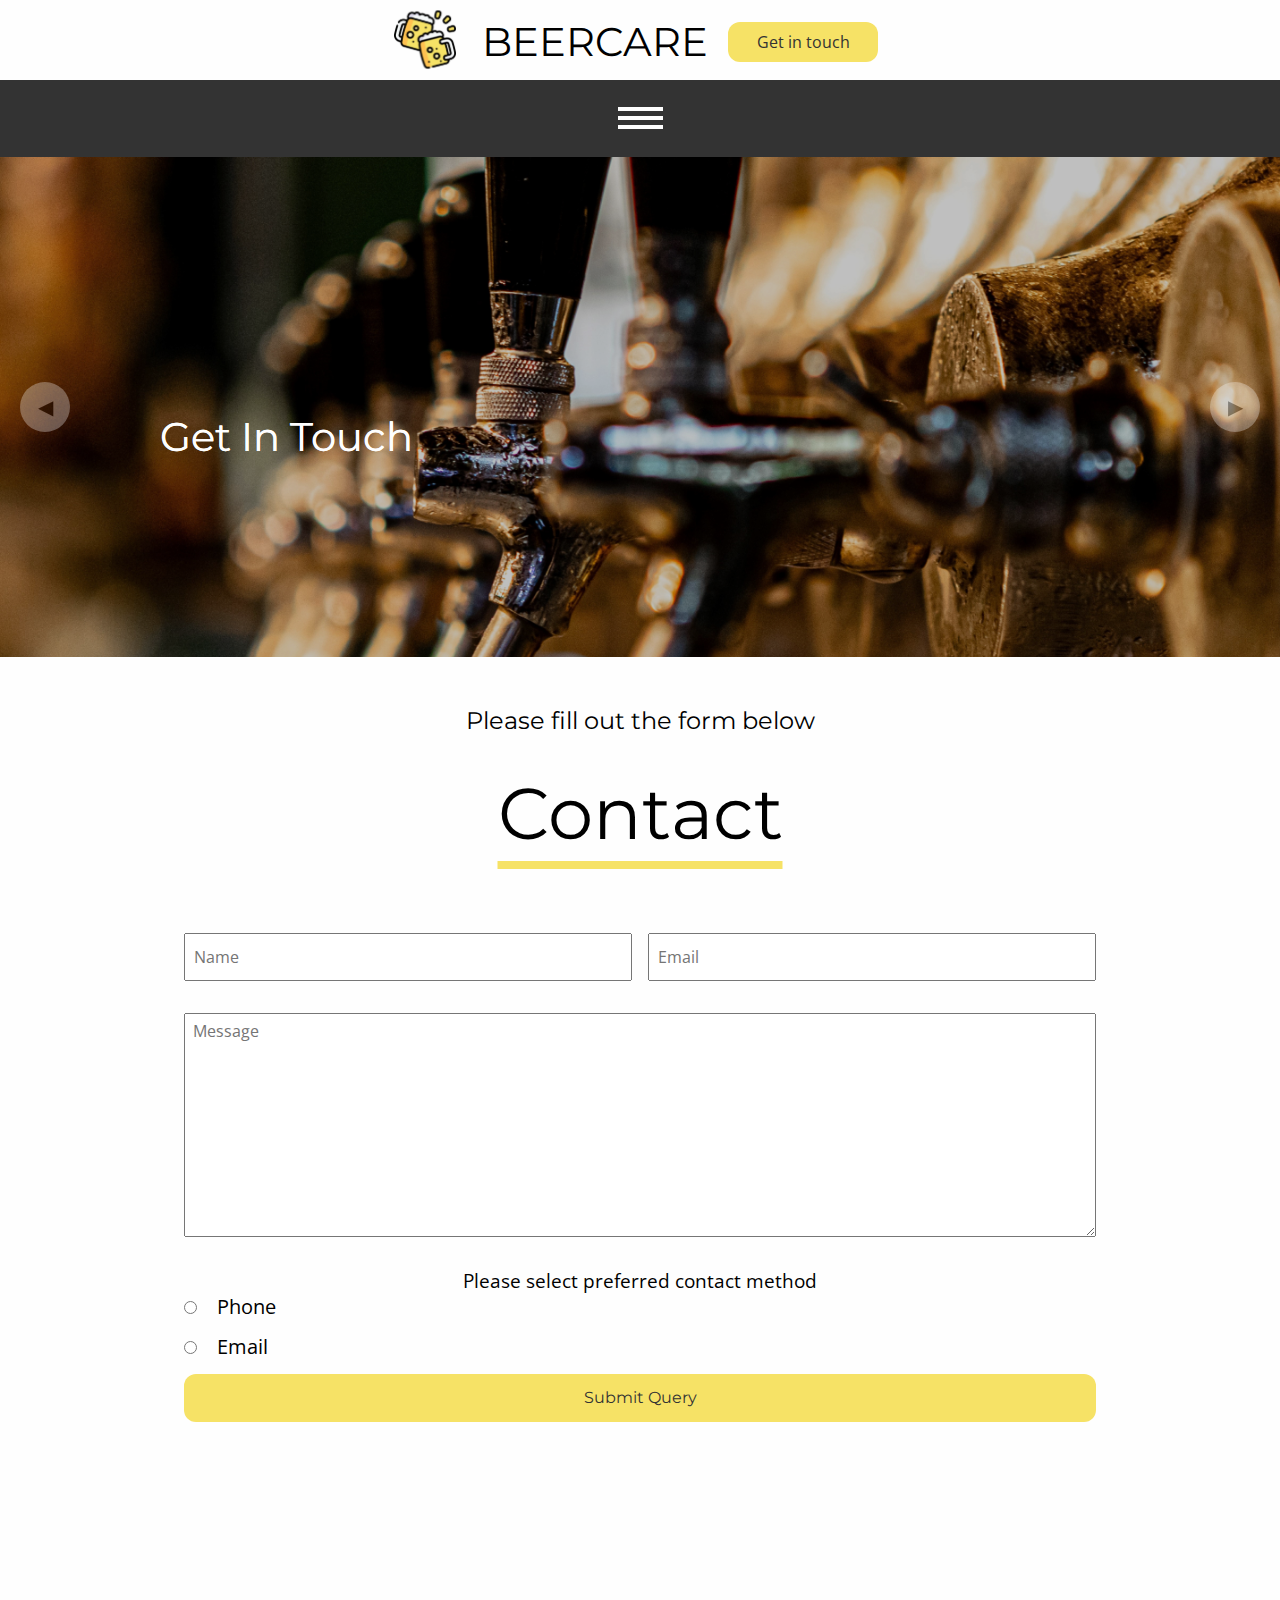
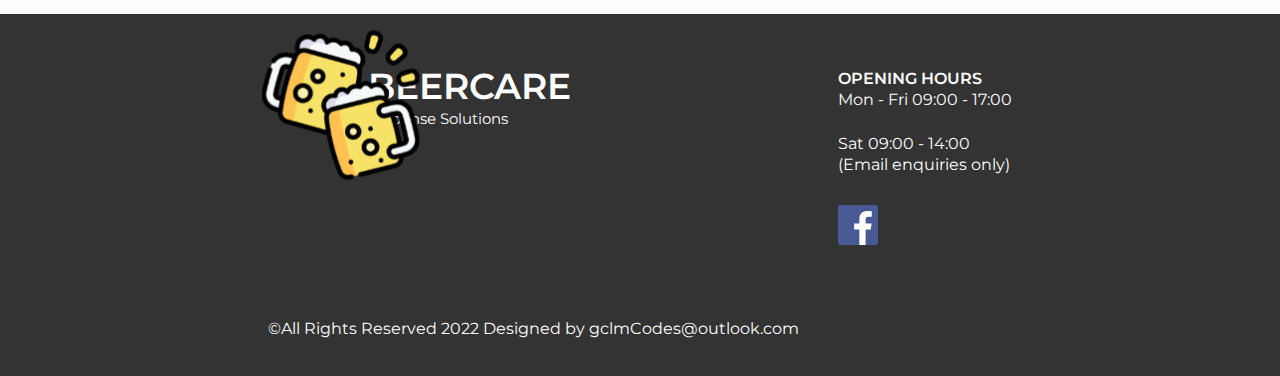
==== commit 859ffd31: "added adio selection to contact form" ====
--- a/contact.html
+++ b/contact.html
@@ -73,19 +73,22 @@
           </div>         
     </section>
 
-    <form id="contact" class="contactform" action="mailto:gclmcodes@outlook.com">
+    <form method="POST" action="https://formsubmit.co/gclmCodes@outlook.com" class="contactform" >
       <p class="contactform__text">Please fill out the form below
           <br>
           <br>
           <span>Contact</span></p>
-      <input class="contactform__name" type="text" placeholder="Name" required>
-
-      <input class="contactform__email" type="email" placeholder="Email" required>
-
-      <textarea class="contactform__message" type="text" placeholder="Message"></textarea>
-
+      <input class="contactform__name" type="text" placeholder="Name" name="name" required>
+      <input class="contactform__email" type="email" placeholder="Email" name="email" required>
+      <input type="hidden" name="_next" value="https://beercare.netlify.app/thankyou.html">
+      <textarea class="contactform__message" type="text" placeholder="Message" name="message" required></textarea>
+      <p class="contactform__select">Please select preferred contact method</p>
+      <div class="contactform__contactMethod">
+        <input type="radio" name="contactMethod" value="phone"><span>Phone</span><br>
+        <input type="radio" name="contactMethod" value="email"><span>Email</span><br>
+      </div>
       <button class="contactform__submit" type="submit">Submit Query</button>
-  </form>
+    </form>
 
     <footer class="footer">
       <a class="footer__logo" href="/index.html"><img src="images/beer 1.svg" alt=""></a>
@@ -97,8 +100,8 @@
     </footer>
     
 
-    <script src="src/hero-slider.js"></script>
-    <script src="src/_nav.js"></script>
-    <script src="https://cdn.jsdelivr.net/npm/bootstrap@5.1.3/dist/js/bootstrap.bundle.min.js" integrity="sha384-ka7Sk0Gln4gmtz2MlQnikT1wXgYsOg+OMhuP+IlRH9sENBO0LRn5q+8nbTov4+1p" crossorigin="anonymous"></script>
-</body>
+    <script src="scripts/hero-slider.js"></script>
+    <script src="scripts/_nav.js"></script>
+
+  </body>
 </html>--- a/css/main.css
+++ b/css/main.css
@@ -528,7 +528,7 @@
   background-color: var(--alpha);
   width: 100%;
   position: absolute;
-  right: -100%;
+  left: -100%;
   flex-direction: column;
   text-align: center;
   padding: 40px;
@@ -549,7 +549,7 @@
   margin-top: 40px;
 }
 .nav__icons.enabl {
-  right: 0;
+  left: 0;
 }
 .nav__hamburger {
   display: block;
@@ -581,7 +581,7 @@
     justify-content: space-evenly;
     flex-direction: row;
     width: 100%;
-    right: 0;
+    left: 0;
     text-align: center;
     padding: 20px;
     font-size: 1.2em;
@@ -816,7 +816,7 @@
   font-size: 30px;
   font-family: "Montserrat";
   font-weight: 600;
-  margin: 30px 0px;
+  margin: 80px 0px;
 }
 
 .card {
@@ -845,6 +845,7 @@
   .cardContainer {
     display: grid;
     grid-template-columns: 1fr min-content min-content min-content 1fr;
+    margin-bottom: 150px;
   }
   .cardContainer .card {
     width: 350px;
@@ -1034,7 +1035,7 @@
 .contactform {
   display: grid;
   grid-template-columns: 1fr min-content 1fr;
-  grid-template-rows: repeat(5, min-content);
+  grid-template-rows: repeat(7, min-content);
 }
 .contactform__text {
   grid-row: 1/2;
@@ -1078,9 +1079,25 @@
   margin-bottom: 2em;
   height: 10em;
 }
+.contactform__select {
+  display: block;
+  grid-row: 5/6;
+  grid-column: 2/3;
+  font-size: 0.9em;
+  text-align: center;
+  margin-bottom: 20px;
+}
+.contactform__contactMethod {
+  grid-row: 6/7;
+  grid-column: 2/3;
+}
+.contactform__contactMethod input {
+  margin-bottom: 20px;
+  margin-right: 20px;
+}
 .contactform__submit {
   z-index: 1;
-  grid-row: 5/6;
+  grid-row: 7/8;
   grid-column: 2/3;
   height: 2.5em;
   width: 100%;
@@ -1104,7 +1121,7 @@
 @media (min-width: 992px) {
   .contactform {
     grid-template-columns: 1fr min-content min-content 1fr;
-    grid-template-rows: repeat(4, min-content);
+    grid-template-rows: repeat(5, min-content);
   }
   .contactform__text {
     grid-row: 1/2;
@@ -1129,9 +1146,28 @@
     grid-column: 2/4;
     height: 14em;
   }
+  .contactform__select {
+    display: block;
+    grid-row: 4/5;
+    grid-column: 2/4;
+    font-size: 1.2em;
+    text-align: center;
+    margin: auto;
+  }
+  .contactform__contactMethod {
+    grid-row: 5/6;
+    grid-column: 2/3;
+    align-items: baseline;
+  }
+  .contactform__contactMethod input {
+    margin-bottom: 20px;
+  }
+  .contactform__contactMethod span {
+    font-size: 20px;
+  }
   .contactform__submit {
     z-index: 1;
-    grid-row: 4/5;
+    grid-row: 6/7;
     grid-column: 2/4;
     height: 3em;
     width: 100%;
@@ -1147,6 +1183,7 @@
   font-family: "Montserrat";
   font-weight: 600;
   margin-top: 80px;
+  margin-bottom: 60px;
   text-decoration: underline 6px var(--beta);
   text-underline-offset: 12px;
 }
@@ -1159,7 +1196,7 @@
   font-size: 22px;
   font-family: "Montserrat";
   font-weight: 600;
-  margin: 30px 0px;
+  margin: 0px 0px;
   text-decoration: underline var(--beta) 4px;
   text-underline-offset: 12px;
 }
@@ -1174,6 +1211,12 @@
 }
 
 @media (min-width: 992px) {
+  .maint {
+    text-align: center;
+  }
+  .maint__title {
+    margin-bottom: 0px;
+  }
   .maintcardContainer {
     display: grid;
     grid-template-columns: 1fr 800px 1fr;
@@ -1207,11 +1250,12 @@
 }
 .lightbox {
   display: grid;
-  grid-template-columns: repeat(3, 200px);
+  grid-template-columns: repeat(1, 200px);
   justify-content: center;
   align-content: center;
-  gap: 16px;
-  height: 100vh;
+  gap: 50px;
+  height: 100%;
+  margin-bottom: 100px;
 }
 
 .zoom-image {
@@ -1227,12 +1271,68 @@
   z-index: 10;
   top: 0;
   width: 100%;
-  height: 200px;
+  height: 100%;
   background-color: rgba(150, 150, 150, 0.6);
   backdrop-filter: blur(2px);
-}
-
-#lightbox.active {
+  display: none;
+}
+
+#lightboxBg.active {
   display: grid;
   place-items: center;
+}
+
+#lightboxImg {
+  max-width: 80%;
+  max-height: 80%;
+  border: 4px solid white;
+  box-shadow: 1px 3px 20px rgba(0, 0, 0, 0.5);
+}
+
+@media (min-width: 992px) {
+  .lightbox {
+    grid-template-columns: repeat(3, 300px);
+    gap: 160px;
+    height: 70vh;
+  }
+  .zoom-image {
+    width: 300px;
+    height: 300px;
+  }
+  #lightboxBg {
+    position: fixed;
+    z-index: 10;
+    top: 0;
+    width: 100%;
+    height: 100%;
+    background-color: rgba(150, 150, 150, 0.6);
+    backdrop-filter: blur(2px);
+    display: none;
+  }
+  #lightboxBg.active {
+    display: grid;
+    place-items: center;
+  }
+  #lightboxImg {
+    max-width: 80%;
+    max-height: 80%;
+    border: 4px solid white;
+    box-shadow: 1px 3px 20px rgba(0, 0, 0, 0.5);
+  }
+}
+.thanks {
+  display: flex;
+  height: 1000px;
+  text-align: center;
+  justify-content: center;
+  align-items: center;
+  margin-top: 200px;
+}
+.thanks__title {
+  font-family: Montserrat;
+  line-height: 100px;
+  width: 400px;
+  font-size: 40px;
+  text-decoration: underline 6px var(--beta);
+  text-underline-offset: 18px;
 }/*# sourceMappingURL=main.css.map */